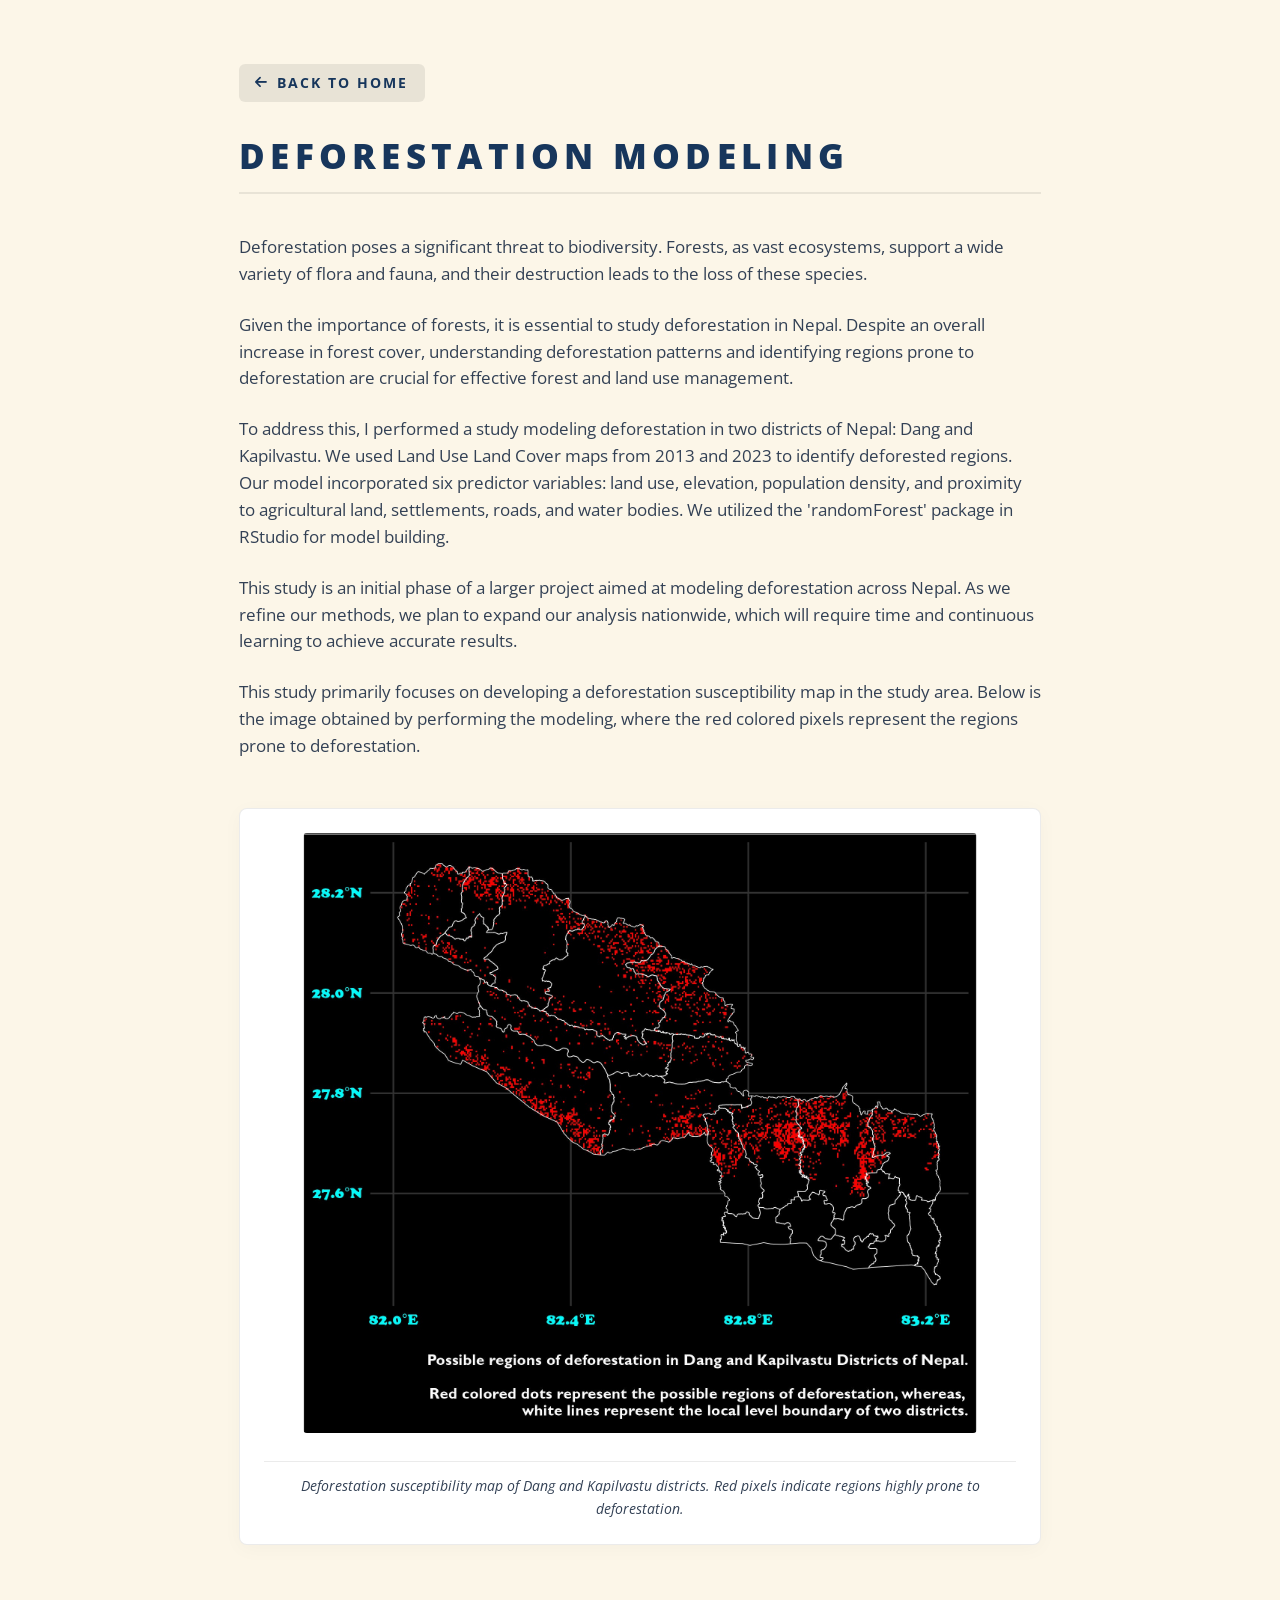
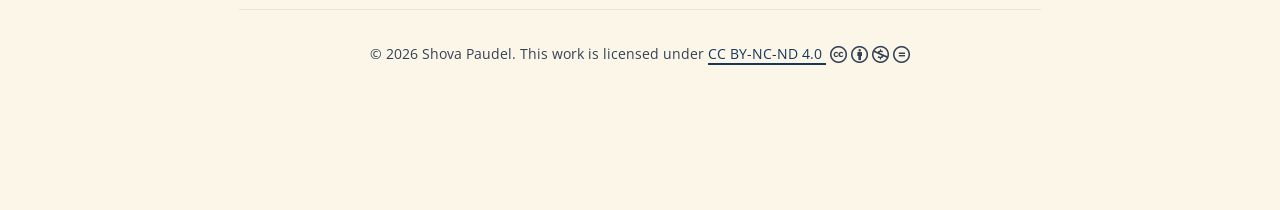
==== deforestation.html @ 445b5ebf "initial commit" ====
<!DOCTYPE html>
<html lang="en" class="scroll-smooth">
<head>
    <meta charset="UTF-8">
    <meta name="viewport" content="width=device-width, initial-scale=1.0">
    <title>Deforestation Modeling | Shova Paudel</title>
    
    <link rel="stylesheet" href="https://cdnjs.cloudflare.com/ajax/libs/font-awesome/6.0.0-beta3/css/all.min.css">
    <link href="https://fonts.googleapis.com/css2?family=Open+Sans:wght@400;500;600;700;800&display=swap" rel="stylesheet">
    <link rel="stylesheet" href="css/style.css">
    
    <style>
       
        /* Centered Reading Layout */
        .page-container {
            max-width: 850px; /* Perfect width for reading */
            margin: 0 auto;
            padding: 4rem 24px;
        }

       
        
    </style>
</head>
<body>

    <!-- Lightbox Overlay (Hidden by default) -->
    <div id="lightbox" onclick="closeLightbox()">
        <span class="close-lightbox">&times;</span>
        <img id="lightbox-img" src="" alt="Enlarged map view">
    </div>

    <div class="page-container">
        
        <a href="index.html" class="back-btn">
            <i class="fas fa-arrow-left"></i> Back to Home
        </a>

        <h1 class="page-title">Deforestation Modeling</h1>

        <div class="article-content">
            <p>
                Deforestation poses a significant threat to biodiversity. Forests, as vast ecosystems, support a wide variety of flora and fauna, and their destruction leads to the loss of these species.
            </p>

            <p>
                Given the importance of forests, it is essential to study deforestation in Nepal. Despite an overall increase in forest cover, understanding deforestation patterns and identifying regions prone to deforestation are crucial for effective forest and land use management.
            </p>

            <p>
                To address this, I performed a study modeling deforestation in two districts of Nepal: Dang and Kapilvastu. We used Land Use Land Cover maps from 2013 and 2023 to identify deforested regions. Our model incorporated six predictor variables: land use, elevation, population density, and proximity to agricultural land, settlements, roads, and water bodies. We utilized the 'randomForest' package in RStudio for model building.
            </p>

            <p>
                This study is an initial phase of a larger project aimed at modeling deforestation across Nepal. As we refine our methods, we plan to expand our analysis nationwide, which will require time and continuous learning to achieve accurate results.
            </p>

            <p>
                This study primarily focuses on developing a deforestation susceptibility map in the study area. Below is the image obtained by performing the modeling, where the red colored pixels represent the regions prone to deforestation.
            </p>
        </div>

        <!-- Image Section -->
        <div class="figure-frame">
            <!-- Replace "photos/your-map-image.jpg" with your actual image file name -->
            <img src="images/possible_deforestation_fuzzy_dark.jpg" alt="Deforestation Susceptibility Map">
            <div class="figure-caption">
                Deforestation susceptibility map of Dang and Kapilvastu districts. Red pixels indicate regions highly prone to deforestation.
            </div>
        </div>

        <!-- Footer -->
        <footer class="footer">
            <div class="copyright" style="line-height: 1.8;">
                © 2026 Shova Paudel. This work is licensed under 
                <a href="https://creativecommons.org/licenses/by-nc-nd/4.0/" target="_blank" rel="noopener noreferrer" style="white-space: nowrap; text-decoration: underline; text-decoration-thickness: 1.5px; text-underline-offset: 4px;">
                    CC BY-NC-ND 4.0 
                </a>
                <span style="font-size: 1.1rem; display: inline-flex; align-items: center; gap: 4px; margin-left: 4px; vertical-align: middle;">
                    <i class="fab fa-creative-commons"></i>
                    <i class="fab fa-creative-commons-by"></i>
                    <i class="fab fa-creative-commons-nc"></i>
                    <i class="fab fa-creative-commons-nd"></i>
                </span>
            </div>
        </footer>

    </div>

    <!-- Script for the click-to-zoom image feature -->
    <script>
        const lightbox = document.getElementById('lightbox');
        const lightboxImg = document.getElementById('lightbox-img');
        const mapImage = document.querySelector('.figure-frame img');

        if (mapImage) {
            mapImage.addEventListener('click', function(e) {
                e.stopPropagation();
                lightboxImg.src = this.src;
                lightbox.style.display = 'flex';
                document.body.style.overflow = 'hidden';
            });
        }

        function closeLightbox() {
            lightbox.style.display = 'none';
            document.body.style.overflow = 'auto';
        }

        lightboxImg.addEventListener('click', function(e) {
            e.stopPropagation();
        });

        document.addEventListener('keydown', function(e) {
            if (e.key === "Escape" && lightbox.style.display === "flex") {
                closeLightbox();
            }
        });
    </script>

</body>
</html>
---- css/style.css ----
:root {
    /* Warm beige background inspired by the reference */
    --bg-color: #fcf6e8; 
    
    /* Dark navy/slate for headers and highlighted elements */
    --text-light: #17365c; 
    
    /* Deep charcoal/slate for body text to maintain high contrast */
    --text-main: #334155; 
    
    /* Bright blue for accents and tags */
    --accent: #2563eb; 
    --accent-bg: rgba(37, 99, 235, 0.1);
    
    /* Subtle darkening and border for card hovers on a light background */
    --card-hover: rgba(0, 0, 0, 0.03);
    --card-border: rgba(0, 0, 0, 0.08);
}

* {
    margin: 0;
    padding: 0;
    box-sizing: border-box;
}

body {
    background-color: var(--bg-color);
    color: var(--text-main);
    font-family: 'Open Sans', sans-serif; 
    font-size: 1.125rem; 
    line-height: 1.6;
    -webkit-font-smoothing: antialiased;
    position: relative;
}

/* Typography */
h1, h2, h3 { color: var(--text-light); }
a { color: var(--text-light); text-decoration: none; transition: color 0.2s; }
a:hover { color: var(--accent); }

.layout-container {
    max-width: 1280px; 
    margin: 0 auto;
    padding: 0 24px;
    display: flex;
    flex-direction: column;
    position: relative;
    z-index: 40;
}

/* LEFT COLUMN (Sticky Header) */
.header-col {
    padding: 3rem 0;
    display: flex;
    flex-direction: column;
}
/* Group for the top items so social links can be pushed to bottom */
.header-content-wrap {
    display: flex;
    flex-direction: column;
    flex-grow: 1;
}

/* Flex wrapper updated to stack items vertically */
.title-wrapper {
    display: flex;
    flex-direction: column; /* This forces the image below the name */
    align-items: flex-start; /* Aligns both to the left. Change to 'center' if you want them centered */
    gap: 1rem; /* Space between the name and the image */
    margin-bottom: 1rem;
}

.title-wrapper h1 {
    order: 1; 
    margin: 0; /* Clears any default margin that might push the image too far down */
}

/* This stays exactly the same, it already makes the image circular */
.title-wrapper img {
    order: 2;
    width: 200px;
    height: 200px;
    border-radius: 5%;
    object-fit: cover;
    border: 0px solid var(--text-light); 
    box-shadow: 0 4px 10px rgba(0,0,0,0.1);
}

.header-col h1 {
    font-size: 1.8rem; 
    font-weight: 800;
    text-transform: uppercase; 
    letter-spacing: 0.20em; 
    line-height: 1.2;
    margin-bottom: 0; /* Resetting margin because flex handles gap */
}

.location-text {
    font-size: 0.9rem;
    color: var(--text-main);
    margin-bottom: 1.5rem;
    display: flex;
    align-items: center;
    gap: 0.5rem;
    font-weight: 500;
    letter-spacing: 0.2em;
}

.header-col h2 {
    font-size: 1.25rem;
    font-weight: 600;
    color: var(--text-light);
    margin-bottom: 1rem;
}
.header-col .tagline {
    max-width: 300px;
    font-size: 1rem;
    margin-bottom: 2rem;
}

.nav-section-title {
    margin-top: 3.5rem; 
    font-size: 1rem;
    font-weight: 700;
    color: var(--text-light); 
    text-transform: uppercase;
    letter-spacing: 0.15em;
    margin-bottom: 0.5rem;
}

.nav-menu {
    display: none;
    flex-direction: column;
    gap: 1.25rem;
    margin-top: 1rem;
    list-style: none;
}

.nav-link {
    display: flex;
    align-items: center;
    width: max-content;
    color: var(--text-main);
    font-size: 0.75rem;
    font-weight: 700;
    letter-spacing: 0.2em;
    text-transform: uppercase;
}

.nav-indicator {
    display: inline-block;
    width: 30px;
    height: 1px;
    background-color: var(--text-main);
    margin-right: 15px;
    transition: all 0.2s ease;
}

.nav-link:hover, .nav-link.active {
    color: var(--text-light);
}

.nav-link:hover .nav-indicator, .nav-link.active .nav-indicator {
    width: 100px;
    background-color: var(--text-light);
}

/* FIXED Social Icons */
.social-links {
    display: flex;
    gap: 1.5rem;
    font-size: 1.5rem;
    margin-top: auto; /* This pushes the links to the bottom naturally */
    padding-top: 3rem; /* Ensures they don't crash into the nav */
    padding-bottom: 1rem;
}

.social-links a { color: var(--text-main); }
.social-links a:hover { color: var(--text-light); }

/* RIGHT COLUMN (Scrollable Content) */
.content-col {
    padding: 3rem 0;
}

section {
    margin-bottom: 6rem;
    scroll-margin-top: 6rem; 
}

.section-title {
    display: block !important; 
    font-size: 1.25rem;
    font-weight: 800;
    text-transform: uppercase;
    letter-spacing: 0.15em;
    color: var(--text-light);
    margin-bottom: 2rem;
    padding-bottom: 0.5rem;
    border-bottom: 1px solid var(--card-border); 
}

/* About Text */
.about-text p {
    margin-bottom: 1rem;
    font-size: 1rem;
}

.about-text strong, .about-text em {
    color: var(--text-light);
}

/* Clean List Cards for Experience & Research */
.list-card {
    display: grid;
    grid-template-columns: 1fr;
    gap: 1rem;
    padding: 1.5rem;
    border-radius: 8px;
    border: 1px solid transparent;
    transition: all 0.3s ease;
    margin-left: -1.5rem;
    margin-right: -1.5rem;
    text-decoration: none;
    cursor: default;
}

.list-dates {
    font-size: 0.75rem;
    font-weight: 600;
    color: var(--text-main);
    text-transform: uppercase;
    letter-spacing: 0.05em;
    padding-top: 0.25rem;
}

.list-title {
    display: block !important; 
    font-size: 1.1rem;
    font-weight: 600;
    color: var(--text-light);
    margin-bottom: 0.25rem;
    line-height: 1.5; 
}

.list-subtitle {
    font-size: 0.95rem;
    font-weight: 500;
    color: var(--text-main);
    margin-bottom: 0.75rem;
}

.list-desc {
    font-size: 0.9rem;
    line-height: 1.5;
    margin-bottom: 1rem;
}

/* Abstract Tab Styling */
.abstract-details {
    margin-top: 1rem;
    background-color: var(--card-hover);
    border: 1px solid var(--card-border);
    border-radius: 6px;
    overflow: hidden;
}

.abstract-summary {
    padding: 0.75rem 1rem;
    font-weight: 600;
    font-size: 0.9rem;
    cursor: pointer;
    color: var(--text-light);
    display: flex;
    align-items: center;
    list-style: none; /* Removes default arrow in standard browsers */
    transition: background-color 0.2s ease;
}

.abstract-summary:hover {
    background-color: rgba(0,0,0,0.05);
}

/* Remove default arrow for webkit/safari */
.abstract-summary::-webkit-details-marker {
    display: none;
}

.abstract-summary i {
    transition: transform 0.3s ease;
}

.abstract-details[open] .abstract-summary i.fa-chevron-down {
    transform: rotate(180deg);
}

.abstract-content {
    padding: 1rem;
    border-top: 1px solid var(--card-border);
    color: var(--text-main);
    font-size: 0.95rem;
}

.abstract-content p {
    margin-bottom: 0.75rem;
}

.abstract-content p:last-child {
    margin-bottom: 0;
}

/* Link Buttons */
.page-link-btn {
    color: var(--text-light);
    font-size: 0.9rem;
    font-weight: 600;
    text-decoration: underline;
    text-decoration-thickness: 1.5px;
    text-underline-offset: 4px;
    transition: color 0.2s ease, text-decoration-color 0.2s ease;
    display: inline-block;
    margin-top: 0.5rem;
}

.page-link-btn:hover {
    color: var(--accent);
    text-decoration-color: var(--accent);
}

/* Button Style */
.btn-primary {
    display: inline-flex;
    align-items: center;
    gap: 0.5rem;
    color: var(--text-light) !important;
    text-decoration: none !important;
    font-size: 0.85rem;
    font-weight: 700;
    text-transform: uppercase;
    letter-spacing: 0.15em;
    width: fit-content;
    padding: 0.5rem 1rem;
    border-radius: 6px;
    background-color: var(--card-border);
    transition: background-color 0.2s ease, color 0.2s ease;
}
        
.btn-primary:hover {
    background-color: var(--text-light);
    color: var(--bg-color) !important;
}


/* Skill Tags */
.tags {
    display: flex;
    flex-wrap: wrap;
    gap: 0.5rem;
}

.tag {
    background: var(--accent-bg);
    color: var(--accent);
    padding: 0.3rem 0.75rem;
    border-radius: 999px;
    font-size: 0.75rem;
    font-weight: 500;
}

.footer {
    max-width: 450px;
    font-size: 0.85rem;
    color: var(--text-main);
    margin-top: 5rem;
    padding-bottom: 5rem;
}

.content-col a:not(.btn-primary):not(.page-link-btn) {
    color: var(--text-light); 
    text-decoration: underline; 
    text-decoration-thickness: 1.5px;
    text-underline-offset: 4px; 
    cursor: pointer; 
    transition: color 0.2s ease, text-decoration-color 0.2s ease;
}

.content-col a:not(.btn-primary):not(.page-link-btn):hover {
    color: var(--accent); 
    text-decoration-color: var(--accent);
}

/* Desktop Layout (Two Columns) */
@media (min-width: 1024px) {
    .layout-container {
        flex-direction: row;
        justify-content: space-between;
        gap: 4rem; 
    }
    .header-col {
        position: sticky;
        top: 0;
        width: 35%; 
        max-height: 100vh;
        padding: 4rem 0; 
        
        /* Allow scrolling inside the left column if the screen is too short for all the links */
        overflow-y: auto; 
        -ms-overflow-style: none;  /* IE and Edge */
        scrollbar-width: none;  /* Firefox */
    }
    
    /* Hide scrollbar for Chrome, Safari and Opera */
    .header-col::-webkit-scrollbar {
        display: none;
    }

    .content-col {
        width: 60%; 
        padding: 6rem 0;
    }
    .nav-menu {
        display: flex;
    }
   
    .list-card {
        grid-template-columns: 140px 1fr; 
    }
}

/* Adjustments for medium/tablet/mobile screens */
@media (min-width: 768px) and (max-width: 1023px) {
    .layout-container {
        padding: 0 48px; 
    }
}
        
@media (max-width: 1023px) {
    .content-col {
        padding: 1rem 0 4rem 0; 
    }
}




/* THESIS RESULTS PAGE */

/* --- SUBPAGE-SPECIFIC STYLES --- */

/* Back Button */
.back-btn {
    display: inline-flex;
    align-items: center;
    gap: 0.5rem;
    color: var(--text-light);
    text-decoration: none;
    font-size: 0.85rem;
    font-weight: 700;
    text-transform: uppercase;
    letter-spacing: 0.15em;
    margin-bottom: 2rem;
    width: fit-content;
    padding: 0.5rem 1rem;
    border-radius: 6px;
    background-color: var(--card-border);
    transition: background-color 0.2s ease, color 0.2s ease, transform 0.2s ease;
}

.back-btn:hover {
    background-color: var(--text-light);
    color: var(--bg-color);
    transform: translateX(-4px);
}

/* Section Title Icon Alignment Override */
.section-title {
    display: flex !important;
    align-items: center;
    gap: 0.75rem;
}

/* Entry Animation (Scroll Fade-In) */
section {
    opacity: 0;
    transform: translateY(20px);
    transition: opacity 0.8s ease, transform 0.8s ease;
}

section.visible {
    opacity: 1;
    transform: translateY(0);
}

/* Academic Text Body */
.academic-text p {
    margin-bottom: 1.25rem;
    font-size: 1.05rem;
    color: #475569;
}

/* Figure & Image Frame */
.figure-frame {
    background: #ffffff;
    padding: 1.5rem;
    border-radius: 8px;
    border: 1px solid var(--card-border);
    text-align: center;
    margin-top: 2rem;
    box-shadow: 0 4px 20px rgba(0, 0, 0, 0.03);
    transition: box-shadow 0.3s ease;
}

.figure-frame:hover {
    box-shadow: 0 8px 30px rgba(0, 0, 0, 0.06);
}

.figure-frame img {
    max-width: 100%;
    height: auto;
    max-height: 600px;
    object-fit: contain;
    border-radius: 4px;
    cursor: zoom-in;
    transition: transform 0.3s ease;
}

.figure-frame img:hover {
    transform: scale(1.01);
}

.figure-caption {
    font-size: 0.9rem;
    color: var(--text-main);
    margin-top: 1.25rem;
    font-style: italic;
    border-top: 1px solid var(--card-border);
    padding-top: 0.75rem;
}

/* Scenario Blocks & Grids */
.scenario-block {
    margin-top: 3rem;
    margin-bottom: 4rem;
}

.scenario-heading {
    display: inline-flex;
    align-items: center;
    gap: 0.5rem;
    color: var(--text-light);
    font-size: 0.85rem;
    font-weight: 700;
    text-transform: uppercase;
    letter-spacing: 0.15em;
    margin-bottom: 1.5rem;
    width: fit-content;
    padding: 0.5rem 1rem;
    border-radius: 6px;
    background-color: var(--card-border);
}

.map-gallery {
    display: grid;
    grid-template-columns: 1fr;
    gap: 1.5rem;
}

@media (min-width: 768px) {
    .map-gallery {
        grid-template-columns: repeat(2, 1fr);
    }
}

/* Takeaway Box */
.takeaway-box {
    background-color: var(--accent-bg);
    border-left: 4px solid var(--accent);
    padding: 1.5rem 1.5rem 1.5rem 2rem;
    border-radius: 0 8px 8px 0;
    margin: 2.5rem 0;
    font-size: 1.05rem;
    position: relative;
}

.takeaway-box::before {
    content: '\f0eb';
    font-family: 'Font Awesome 5 Free';
    font-weight: 900;
    position: absolute;
    left: -14px;
    top: 20px;
    background: var(--bg-color);
    color: var(--accent);
    border-radius: 50%;
    padding: 4px;
    font-size: 1.1rem;
}

.takeaway-box strong {
    color: var(--text-light);
    display: block;
    margin-bottom: 0.25rem;
}

/* Subpage Footer Border Adjustment */
.footer {
    max-width: 100%;
    border-top: 1px solid var(--card-border);
    padding-top: 2rem;
}
/* --- LIGHTBOX GALLERY (WITH < AND > ARROWS) --- */
#lightbox {
    display: none;
    position: fixed;
    z-index: 9999;
    top: 0;
    left: 0;
    width: 100vw;
    height: 100vh;
    background-color: rgba(15, 23, 42, 0.95);
    align-items: center;
    justify-content: center;
    padding: 2rem;
    opacity: 0;
    transition: opacity 0.3s ease;
}

#lightbox.show {
    display: flex;
    opacity: 1;
}

.lightbox-content {
    display: flex;
    flex-direction: column;
    align-items: center;
    max-width: 90vw;
    max-height: 90vh;
}

#lightbox img {
    max-width: 85vw;
    max-height: 75vh;
    object-fit: contain;
    box-shadow: 0 10px 40px rgba(0, 0, 0, 0.6);
    border-radius: 6px;
    user-select: none;
}

#lightbox-caption {
    color: #ffffff;
    margin-top: 1.25rem;
    font-size: 1rem;
    font-style: italic;
    text-align: center;
    max-width: 750px;
    line-height: 1.5;
}

/* Side navigation buttons (< and >) */
/* --- FIXED LEFT & RIGHT LIGHTBOX CONTROLS --- */

.lightbox-arrow {
    position: fixed !important;
    top: 50% !important;
    transform: translateY(-50%) !important;
    z-index: 10005 !important;
    
    /* Button dimensions & shape */
    width: 54px;
    height: 54px;
    border-radius: 50%;
    
    /* Modern semi-transparent glass aesthetic */
    background: rgba(255, 255, 255, 0.12);
    border: 1px solid rgba(255, 255, 255, 0.25);
    backdrop-filter: blur(8px);
    -webkit-backdrop-filter: blur(8px);
    color: #ffffff;
    
    /* Icon alignment */
    display: flex !important;
    align-items: center;
    justify-content: center;
    font-size: 1.25rem;
    
    cursor: pointer;
    outline: none;
    user-select: none;
    box-shadow: 0 4px 20px rgba(0, 0, 0, 0.35);
    transition: background 0.25s ease, color 0.25s ease, transform 0.25s ease, box-shadow 0.25s ease;
}

/* Hover & Click States */
.lightbox-arrow:hover {
    background: #ffffff;
    color: #17365c; /* Navy tone matching your headers */
    transform: translateY(-50%) scale(1.1) !important;
    box-shadow: 0 6px 24px rgba(0, 0, 0, 0.5);
}

.lightbox-arrow:active {
    transform: translateY(-50%) scale(0.96) !important;
}

/* Position Left and Right */
.lightbox-arrow.prev-btn {
    left: 2rem !important;
    right: auto !important;
}

.lightbox-arrow.next-btn {
    right: 2rem !important;
    left: auto !important;
}

/* Mobile & Tablet Adjustments */
@media (max-width: 768px) {
    .lightbox-arrow {
        width: 44px;
        height: 44px;
        font-size: 1.05rem;
    }

    .lightbox-arrow.prev-btn {
        left: 0.75rem !important;
    }

    .lightbox-arrow.next-btn {
        right: 0.75rem !important;
    }
}
/* --- HORIZONTAL MAP SLIDER --- */











/* Deforestation Modeling Details page */

/* Page Title */
        .page-title {
            font-size: 2.2rem;
            font-weight: 800;
            text-transform: uppercase;
            letter-spacing: 0.15em;
            margin-bottom: 2.5rem;
            line-height: 1.2;
            border-bottom: 2px solid var(--card-border);
            padding-bottom: 1rem;
        }

        /* Text Content */
        .article-content p {
            margin-bottom: 1.5rem;
            font-size: 1.05rem;
            color: var(--text-main);
        }

        /* Image Formatting */
        .figure-frame {
            background: #ffffff;
            padding: 1.5rem;
            border-radius: 8px;
            border: 1px solid var(--card-border);
            text-align: center;
            margin: 3rem 0;
            box-shadow: 0 4px 20px rgba(0,0,0,0.03);
        }

        .figure-frame img {
            max-width: 100%;
            height: auto;
            border-radius: 4px;
            cursor: zoom-in;
            transition: transform 0.2s ease;
        }

        .figure-frame img:hover {
            transform: scale(1.02);
        }

        .figure-caption {
            font-size: 0.9rem;
            color: var(--text-main);
            margin-top: 1.25rem;
            font-style: italic;
            border-top: 1px solid var(--card-border);
            padding-top: 0.75rem;
        }

        /* Footer */
        .footer {
            margin-top: 4rem;
            padding-top: 2rem;
            border-top: 1px solid var(--card-border);
            font-size: 0.85rem;
            text-align: center;
        }

        /* --- LIGHTBOX (ZOOM) CSS --- */
        #lightbox {
            display: none;
            position: fixed;
            z-index: 9999;
            top: 0;
            left: 0;
            width: 100vw;
            height: 100vh;
            background-color: rgba(0, 0, 0, 0.9);
            align-items: center;
            justify-content: center;
            flex-direction: column;
            cursor: zoom-out;
            padding: 2rem;
        }

        #lightbox img {
            max-width: 95%;
            max-height: 90vh;
            object-fit: contain;
            box-shadow: 0 10px 30px rgba(0,0,0,0.5);
            border-radius: 4px;
            cursor: default;
        }

        .close-lightbox {
            position: absolute;
            top: 20px;
            right: 30px;
            color: white;
            font-size: 40px;
            font-weight: bold;
            cursor: pointer;
            transition: color 0.2s;
        }

        .close-lightbox:hover {
            color: #d1d5db;
        }
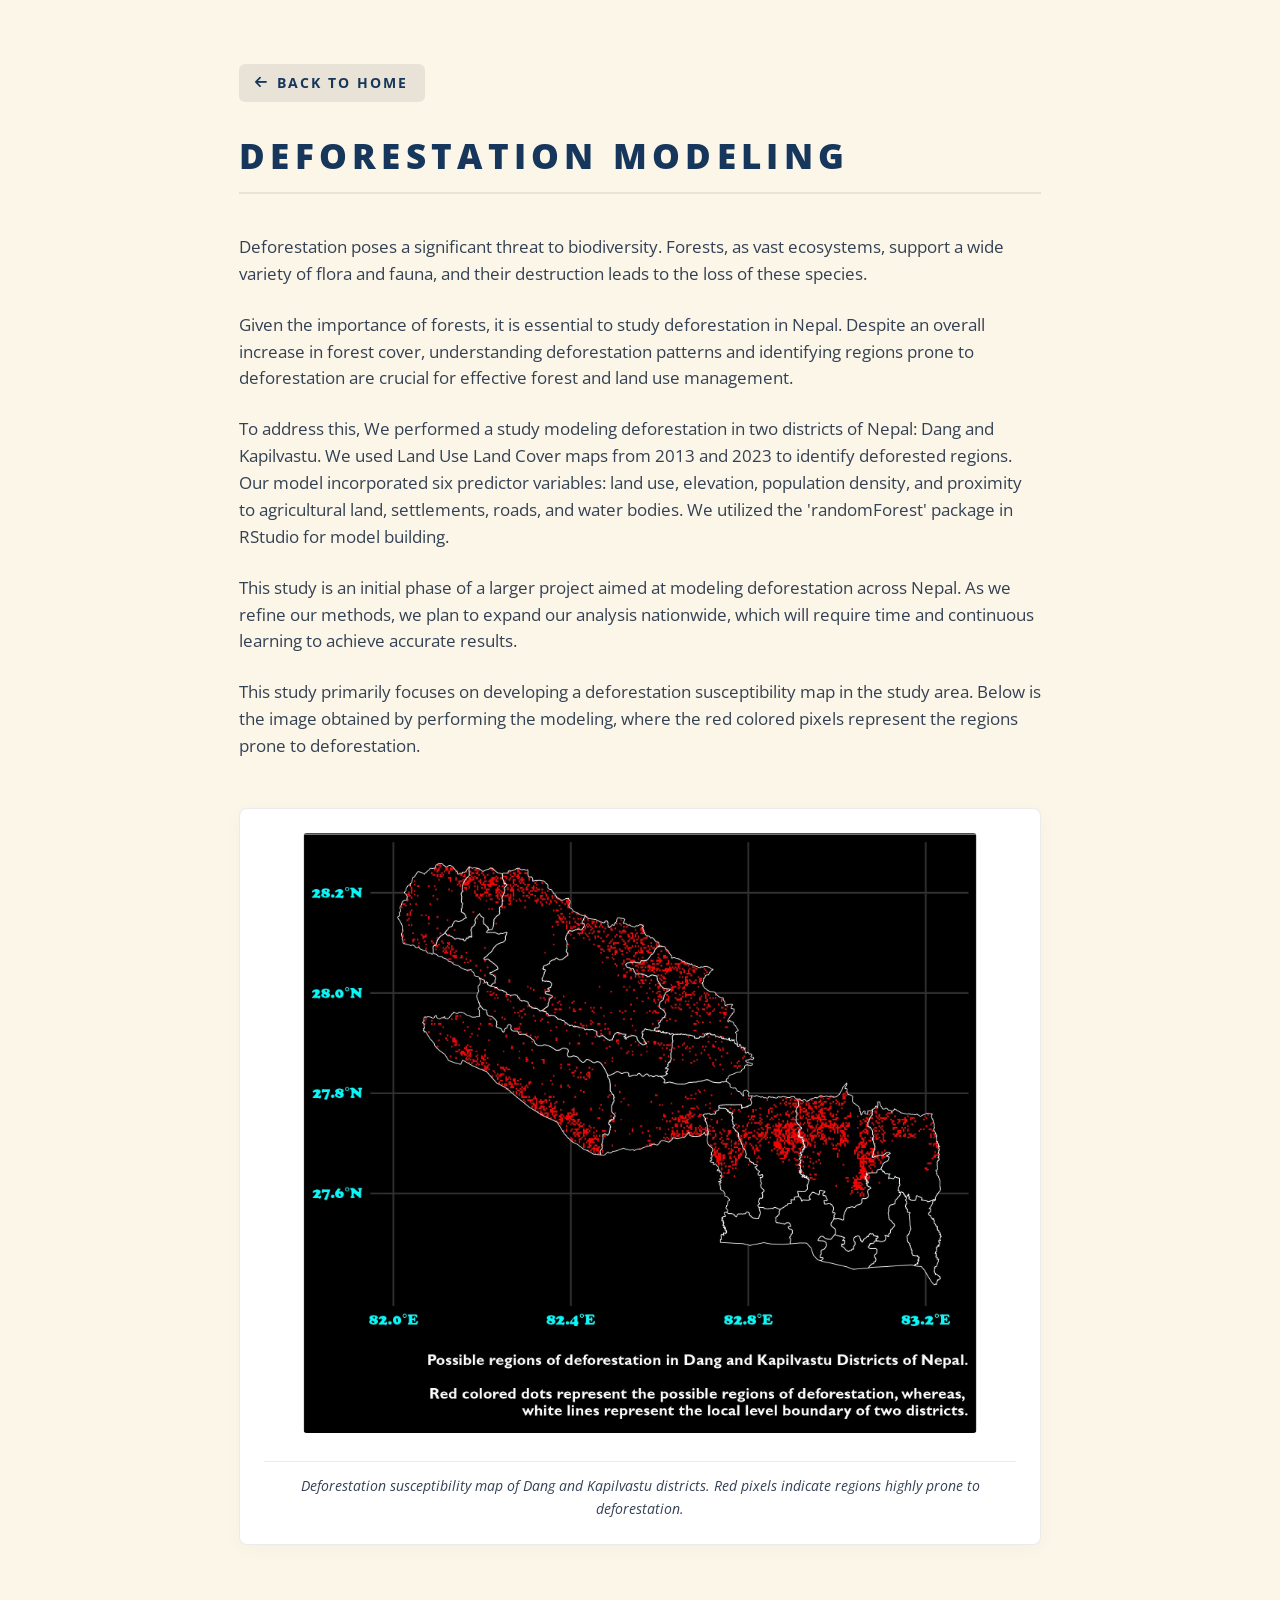
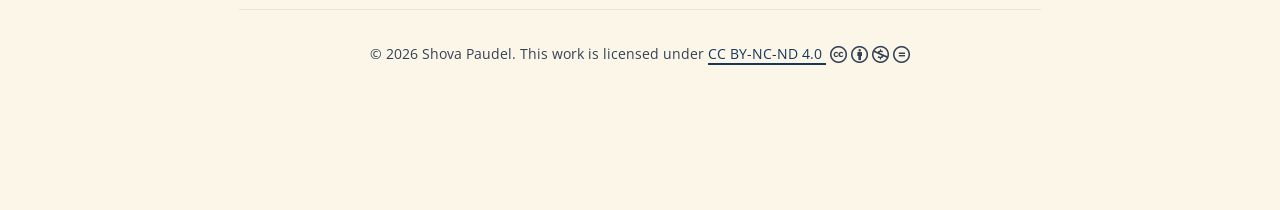
==== commit ff600637: "changed_cv and updates" ====
--- a/deforestation.html
+++ b/deforestation.html
@@ -49,7 +49,7 @@
             </p>
 
             <p>
-                To address this, I performed a study modeling deforestation in two districts of Nepal: Dang and Kapilvastu. We used Land Use Land Cover maps from 2013 and 2023 to identify deforested regions. Our model incorporated six predictor variables: land use, elevation, population density, and proximity to agricultural land, settlements, roads, and water bodies. We utilized the 'randomForest' package in RStudio for model building.
+                To address this, We performed a study modeling deforestation in two districts of Nepal: Dang and Kapilvastu. We used Land Use Land Cover maps from 2013 and 2023 to identify deforested regions. Our model incorporated six predictor variables: land use, elevation, population density, and proximity to agricultural land, settlements, roads, and water bodies. We utilized the 'randomForest' package in RStudio for model building.
             </p>
 
             <p>
--- a/css/style.css
+++ b/css/style.css
@@ -50,7 +50,7 @@
 
 /* LEFT COLUMN (Sticky Header) */
 .header-col {
-    padding: 3rem 0;
+    padding: 1rem 0;
     display: flex;
     flex-direction: column;
 }
@@ -78,8 +78,8 @@
 /* This stays exactly the same, it already makes the image circular */
 .title-wrapper img {
     order: 2;
-    width: 200px;
-    height: 200px;
+    width: 150px;
+    height: 150px;
     border-radius: 5%;
     object-fit: cover;
     border: 0px solid var(--text-light); 
@@ -415,9 +415,10 @@
     }
 
     .content-col {
-        width: 60%; 
-        padding: 6rem 0;
-    }
+        width:90%; 
+        padding: 2rem 1rem;
+    }
+
     .nav-menu {
         display: flex;
     }
